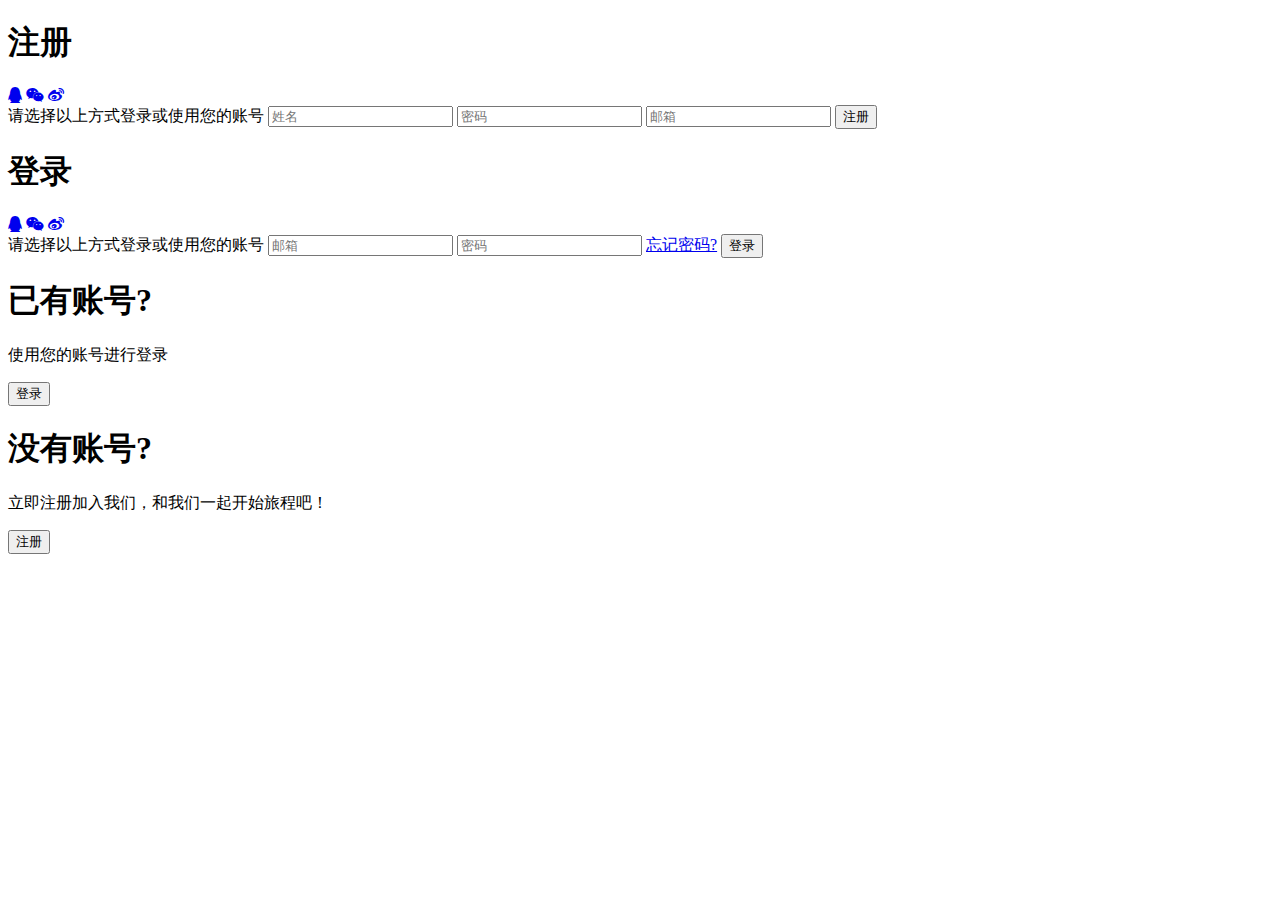
==== Demo3-login-bar/index.html @ 94d371df "Add files via upload" ====
<!DOCTYPE html>
<html lang="en">
<head>
    <meta charset="UTF-8">
    <meta name="viewport" content="width=device-width, initial-scale=1.0">
    <link href="https://cdn.bootcss.com/font-awesome/5.12.1/css/all.min.css" rel="stylesheet">
    <link rel="stylesheet" href="style.css">
    <title>Document</title>
</head>
<body>
    <div class="container" id="container">
        <div class="container-login container-login-up">
            <form action="#">
                <h1>注册</h1>
                <div class="social-container">
                    <a href="#" class="social"><i class="fab fa-qq"></i></a>
                    <a href="#" class="social"><i class="fab fa-weixin"></i></a>
                    <a href="#" class="social"><i class="fab fa-weibo"></i></a>
                </div>
                <span>请选择以上方式登录或使用您的账号</span>
                <input type="text" placeholder="姓名">
                <input type="password" placeholder="密码">
                <input type="text" placeholder="邮箱">
                <button>注册</button>
            </form>
        </div>
        <div class="container-login container-login-in">
            <form action="../index.html">
                <h1>登录</h1>
                <div class="social-container">
                    <a href="#" class="social"><i class="fab fa-qq"></i></a>
                    <a href="#" class="social"><i class="fab fa-weixin"></i></a>
                    <a href="#" class="social"><i class="fab fa-weibo"></i></a>
                </div>
                <span>请选择以上方式登录或使用您的账号</span>
                <input type="text" placeholder="邮箱">
                <input type="password" placeholder="密码">
                <a href="#">忘记密码?</a>
                <button>登录</button>
            </form>
        </div>
        <div class="overlay-container">
            <div class="overlay">
                <div class="overlay-panel overlay-left">
                    <h1>已有账号?</h1>
                    <p>使用您的账号进行登录</p>
                    <button class="ghost" id="SignIn">登录</button>
                </div>
                <div class="overlay-panel overlay-right">
                    <h1>没有账号?</h1>
                    <p>立即注册加入我们，和我们一起开始旅程吧！</p>
                    <button class="ghost" id="SignUp">注册</button>
                </div>
            </div>
        </div>
    </div>
    <script>
            var signIn=document.getElementById('SignIn');
            var signup=document.getElementById('SignUp');
            var container=document.getElementById('container');

            signup.addEventListener('click', () => container.classList.add('right-panel-animate'));
            signIn.addEventListener('click', () => container.classList.remove('right-panel-animate'));

    </script>
</body>
</html>
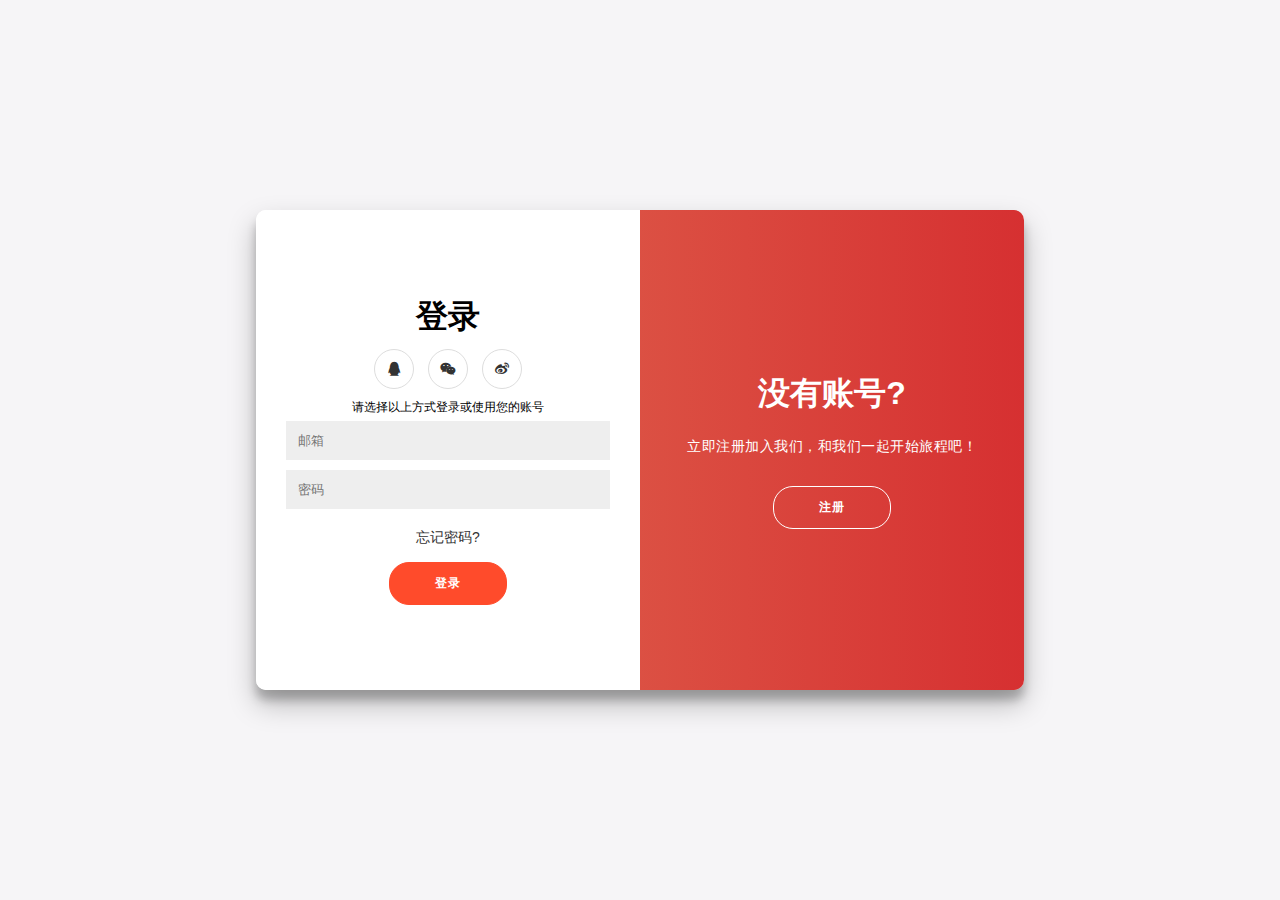
==== commit aaa6a22d: "Add files via upload" ====
--- a/Demo3-login-bar/index.html
+++ b/Demo3-login-bar/index.html
@@ -25,7 +25,7 @@
             </form>
         </div>
         <div class="container-login container-login-in">
-            <form action="../index.html">
+            <form action="#">
                 <h1>登录</h1>
                 <div class="social-container">
                     <a href="#" class="social"><i class="fab fa-qq"></i></a>
--- a/Demo3-login-bar/style.css
+++ b/Demo3-login-bar/style.css
@@ -0,0 +1,188 @@
+*{
+    padding: 0;
+    margin: 0;
+    box-sizing: border-box;
+}
+body{
+    font-family: Arial, Helvetica, sans-serif;
+    background-color: #f6f5f7;
+    display: flex;
+    justify-content: center;
+    align-items: center;
+   
+    flex-direction: column;
+    height: 100vh;
+}
+h1{
+    font-weight: bold;
+    margin: 0;
+}
+p{
+    font-size: 14px;
+    line-height: 20px;
+    font-weight: 100;
+    margin: 20px 0 30px;
+    letter-spacing: 0.5px;
+}
+span{
+    font-size: 12px;
+}
+a{
+    color: #333;
+    font-size: 14px;
+    text-decoration: none;
+    margin: 15px 0;
+}
+
+/* container */
+.container{
+    background: #fff;
+    border-radius: 10px;
+    box-shadow: 0 14px 28px rgba(0,0,0,0.25),0 10px 10px rgba(0,0,0,0.22);
+    width: 768px;
+    max-width: 100%;
+    position: relative;
+    overflow: hidden;
+    min-height: 480px;
+}
+.container-login form{
+    background-color: #fff;
+    padding: 0 30px;
+    height: 100%;
+    display: flex;
+    flex-direction: column;
+    justify-content: center;
+    align-items: center;
+    text-align: center;
+}
+.social-container{
+    margin: 10px 0;
+}
+.social-container a{
+    border: #ddd 1px solid;
+    border-radius: 50%;
+    width: 40px;
+    height: 40px;
+    display: inline-flex;
+    justify-content: center;
+    align-items: center;
+    text-align: center;
+    margin: 0 5px;
+}
+
+.container-login form input{
+    border: none;
+    outline: none;
+    background-color: #eee;
+    padding: 12px;
+    margin: 5px 0;
+    width: 100%;
+}
+button{
+    border: 1px solid #ff4b2b;
+    border-radius: 20px;
+    padding: 12px 45px;
+    background-color: #ff4b2b;
+    color: #fff;
+    font-size: 12px;
+    font-weight: bold;
+    letter-spacing: 1px;
+    transition: transform 80ms ease-in;
+    outline: none;
+
+}
+button:active{
+    transform: scale(0.95);
+}
+button.ghost{
+    background-color: transparent;
+    border-color: #fff;
+}
+.container-login{
+    position: absolute;
+    top: 0;
+    height: 100%;
+    transition: all 0.6s ease-out;
+}
+.container-login-in{
+    left: 0;
+    width: 50%;
+    z-index: 2;
+
+   
+}
+.container-login-up{
+    left: 0;
+    opacity: 0;
+    width: 50%;
+    z-index: 1;
+    
+}
+
+
+
+.overlay-container{
+    position: absolute;
+    top:0;
+    left: 50%;
+    width: 50%;
+    height: 100%;
+    overflow: hidden;
+    transition: transform 0.6s ease-in-out;
+    z-index: 100;
+  
+}
+.overlay{ 
+    background: #e17055;
+    background:linear-gradient(to right,#e17055,#d63031) no-repeat 0 0/cover;
+    color: #fff;
+    position: relative;
+    height: 100%;
+    width: 200%;
+    left: -100%;
+   transition: transform 0.6s ease-in-out;
+   transform: translateX(0);
+
+}
+.overlay-panel{
+    position: absolute;
+    top: 0;
+    display: flex;
+    flex-direction: column;
+    justify-content: center;
+    align-items: center;
+    width: 50%;
+    height: 100%;
+    padding: 0 40px; 
+}
+.overlay-right{
+  right: 0;
+  transform: translateX(0);
+}
+.overlay-left{
+    transform: translateX(-20%);
+    transition: transform 0.6s ease-in-out;
+}
+.container.right-panel-animate .container-login-in{
+    transform: translateX(100%);
+    z-index: 1;
+}
+.container.right-panel-animate .overlay-container{
+    transform: translateX(-100%);
+}
+
+.container.right-panel-animate .container-login-up{
+    opacity: 1;
+    z-index: 2;
+    transform: translateX(100%);
+}
+.container.right-panel-animate .overlay{
+    transform: translateX(50%);
+}
+.container.right-panel-animate .overlay-left{
+    transform: translateX(0);
+}
+.container.right-panel-animate .overlay-right{
+    transform: translateX(20%);
+    transition: transform 0.6s ease-in-out;
+}